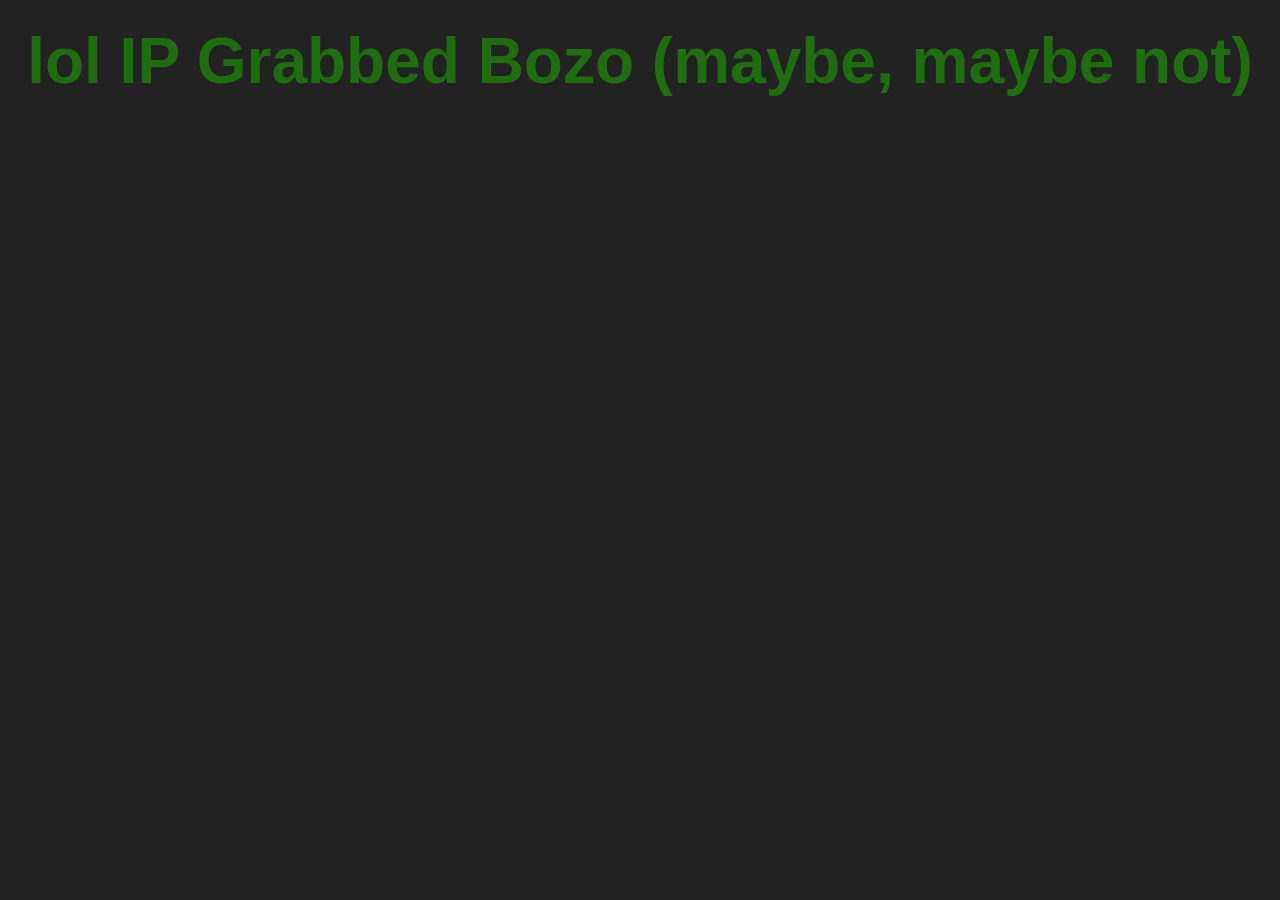
==== grabbed.html @ fdd9c14e "Add button to new Page" ====
<!DOCTYPE html>
<html lang="en">
<head>
    <meta charset="UTF-8">
    <meta name="viewport" content="width=device-width, initial-scale=1.0">
    <title>Not a Youtube Tutorial</title>
    <link rel="stylesheet" href="style.css">
</head>
<body>
    <h1>
        lol IP Grabbed Bozo (maybe, maybe not)
    </h1>
</body>
</html>
---- style.css ----
body {
  background-color: #222;
  color: white;
  font-family: sans-serif;
  font-size: 2rem;
  height: 100vh;
  margin: 0;
  padding: 0;
  display: flex;
  flex-direction: column;
  gap: 0.75rem;
  align-items: center;
}

h1 {
  color: #1e6e10;
  animation: grow 5s infinite;
  margin: 1.5rem
}

@keyframes grow {
  0% {
    transform: scale(0.75);
    color: #1e6e10;
  }

  50% {
    transform: scale(3);
    color: yellow;
  }

  100% {
    transform: scale(0.75);
    color: #1e6e10;
  }
}



a {
  color: white;
  transition: all 0.25s ease;
}

a:hover {
  color: purple;
}

.schief {
  transform: rotate(5);
}

section {
  margin-top: 4rem;
  padding: 2rem;
  border: 4px solid red;
  background-color: yellow;

  transform: rotate(25deg);
}

section p {
  font-size: 2.5rem;
  color: red;
}


button {
  margin-top: 3rem;
  transform: scale(3.5);
  border: 1px solid #444;
}
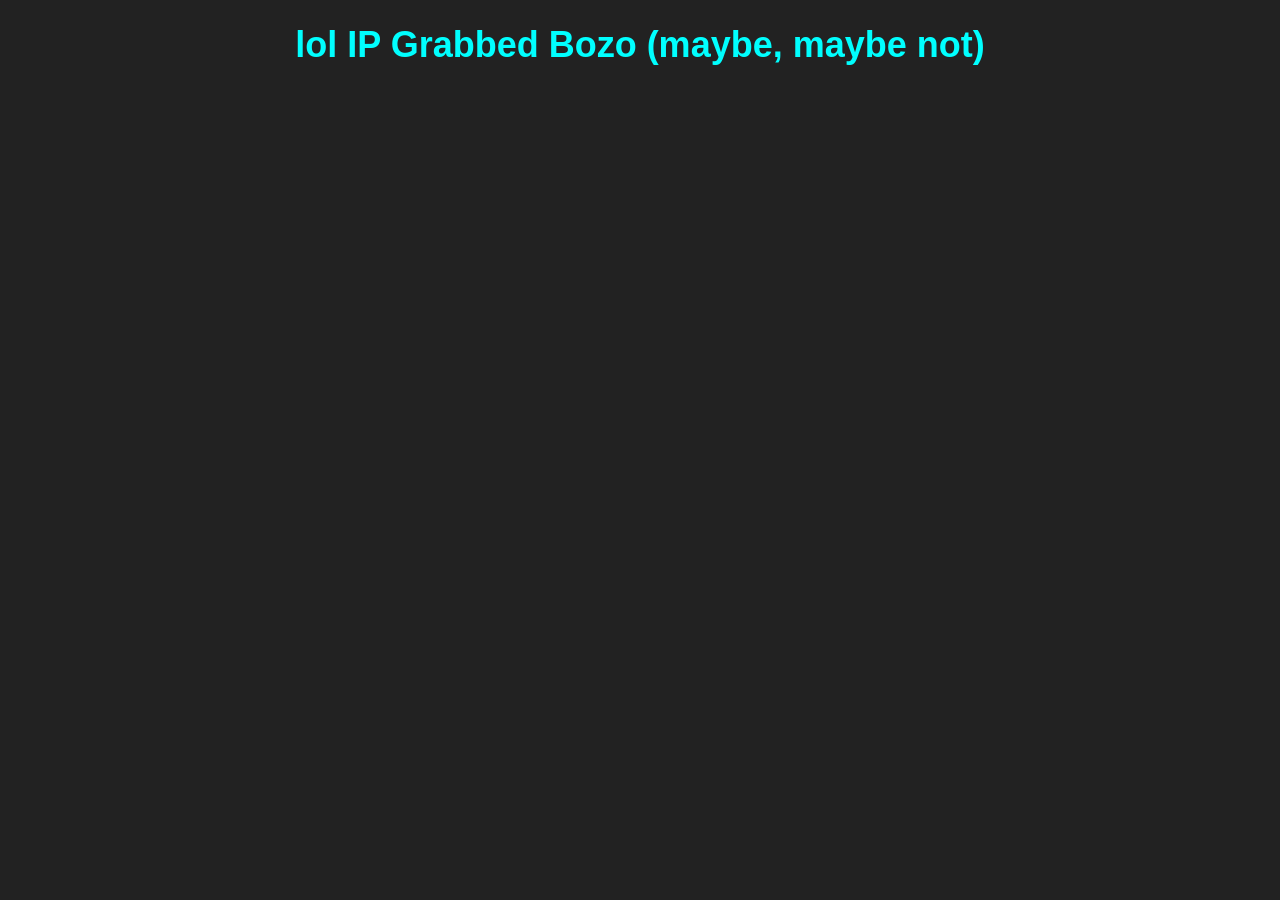
==== commit e560a565: "fix h2 Co-authored-by: Syleit <266026012+Syleit@users.noreply.github.com>" ====
--- a/grabbed.html
+++ b/grabbed.html
@@ -7,8 +7,8 @@
     <link rel="stylesheet" href="style.css">
 </head>
 <body>
-    <h1>
+    <h2>
         lol IP Grabbed Bozo (maybe, maybe not)
-    </h1>
+    </h2>
 </body>
 </html>
--- a/style.css
+++ b/style.css
@@ -35,6 +35,16 @@
   }
 }
 
+@keyframes rotator {
+ 0%, 100% {
+  transform: rotate(0);
+ }
+
+ 50% {
+  transform: rotate(180);
+ }
+
+}
 
 
 a {
@@ -66,7 +76,20 @@
 
 
 button {
-  margin-top: 3rem;
-  transform: scale(3.5);
+  margin-top: 7.5rem;
+  font-size: 3rem;
+  padding: 0.75rem;
   border: 1px solid #444;
+  border-radius: 3em;
+}
+
+button a {
+  color: black;
+}
+
+h2 {
+  color: aqua;
+  margin: 1.5rem;
+  font-size: 2.25rem;
+  animation: rotator 10s infinite;
 }
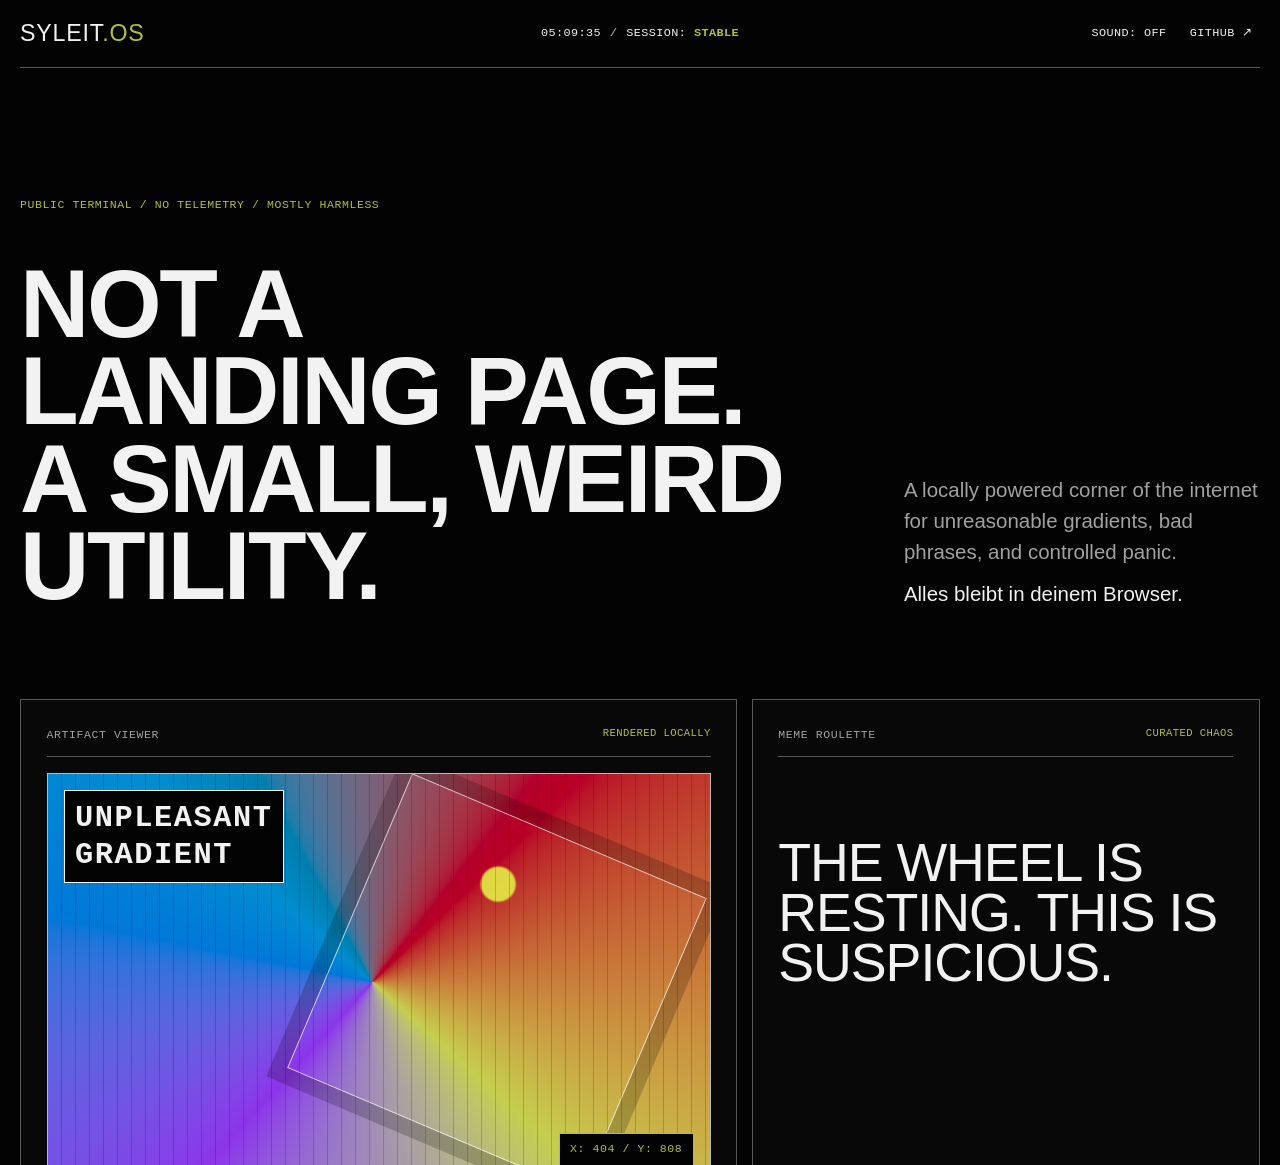
==== commit 2dc1bf16: "Rebuild site as SYLEIT.OS meme dashboard" ====
--- a/grabbed.html
+++ b/grabbed.html
@@ -1,14 +1,22 @@
-<!DOCTYPE html>
+<!doctype html>
 <html lang="en">
-<head>
-    <meta charset="UTF-8">
-    <meta name="viewport" content="width=device-width, initial-scale=1.0">
-    <title>Not a Youtube Tutorial</title>
-    <link rel="stylesheet" href="style.css">
-</head>
-<body>
-    <h2>
-        lol IP Grabbed Bozo (maybe, maybe not)
-    </h2>
-</body>
-</html>+  <head>
+    <meta charset="utf-8" />
+    <meta name="viewport" content="width=device-width, initial-scale=1" />
+    <meta http-equiv="refresh" content="0; url=./" />
+    <meta name="theme-color" content="#171717" />
+    <title>SYLEIT.OS — Legacy route</title>
+    <link rel="stylesheet" href="style.css" />
+  </head>
+  <body>
+    <main class="site-shell" id="top">
+      <section class="intro" aria-labelledby="legacy-title">
+        <p class="protocol-line">LEGACY ROUTE / SAFE REDIRECT</p>
+        <h1 id="legacy-title">WRONG DOOR.<br />RIGHT SITE.</h1>
+        <p class="intro-copy">
+          This old bookmark now points to the harmless stuff. If your browser does not redirect, <a href="./">return to SYLEIT.OS</a>.
+        </p>
+      </section>
+    </main>
+  </body>
+</html>
--- a/style.css
+++ b/style.css
@@ -1,95 +1,837 @@
+:root {
+  color-scheme: dark;
+  --bg: oklch(0.095 0 0);
+  --surface: oklch(0.14 0 0);
+  --surface-raised: oklch(0.2 0 0);
+  --ink: oklch(0.96 0 0);
+  --muted: oklch(0.71 0 0);
+  --line: oklch(0.46 0 0);
+  --line-strong: oklch(0.79 0 0);
+  --signal: oklch(0.77 0.15 113);
+  --danger: oklch(0.65 0.22 25);
+  --danger-ink: oklch(0.99 0 0);
+  --focus: oklch(0.84 0.15 113);
+  --display: Impact, Haettenschweiler, "Arial Narrow Bold", sans-serif;
+  --body: "Arial Narrow", "Roboto Condensed", Arial, sans-serif;
+  --mono: "Cascadia Mono", "Liberation Mono", Consolas, monospace;
+  --ease-out: cubic-bezier(0.16, 1, 0.3, 1);
+}
+
+* {
+  box-sizing: border-box;
+}
+
+html {
+  background: var(--bg);
+  scroll-behavior: smooth;
+}
+
 body {
-  background-color: #222;
-  color: white;
-  font-family: sans-serif;
-  font-size: 2rem;
-  height: 100vh;
+  min-width: 20rem;
+  min-height: 100vh;
   margin: 0;
-  padding: 0;
+  overflow-x: hidden;
+  background: var(--bg);
+  color: var(--ink);
+  font-family: var(--body);
+  font-size: 1rem;
+  line-height: 1.5;
+}
+
+body::before,
+body::after {
+  position: fixed;
+  z-index: -1;
+  inset: 0;
+  content: "";
+  pointer-events: none;
+}
+
+body::before {
+  opacity: 0.18;
+  background-image: repeating-linear-gradient(0deg, transparent 0 3px, oklch(1 0 0 / 0.05) 3px 4px);
+}
+
+body::after {
+  opacity: 0.28;
+  background-image:
+    linear-gradient(oklch(1 0 0 / 0.035) 1px, transparent 1px),
+    linear-gradient(90deg, oklch(1 0 0 / 0.035) 1px, transparent 1px);
+  background-size: 2rem 2rem;
+  mask-image: linear-gradient(to bottom, oklch(0 0 0 / 0.8), transparent 78%);
+}
+
+button,
+input {
+  font: inherit;
+}
+
+button,
+a {
+  -webkit-tap-highlight-color: transparent;
+}
+
+button {
+  cursor: pointer;
+}
+
+a {
+  color: inherit;
+  text-decoration-thickness: 0.08em;
+  text-underline-offset: 0.2em;
+}
+
+a:hover {
+  color: var(--signal);
+}
+
+:focus-visible {
+  outline: 3px solid var(--focus);
+  outline-offset: 3px;
+}
+
+.skip-link {
+  position: fixed;
+  z-index: 20;
+  top: 0.75rem;
+  left: 0.75rem;
+  padding: 0.6rem 0.85rem;
+  transform: translateY(-200%);
+  background: var(--ink);
+  color: var(--bg);
+  font-family: var(--mono);
+  font-size: 0.82rem;
+  transition: transform 160ms var(--ease-out);
+}
+
+.skip-link:focus {
+  transform: translateY(0);
+}
+
+.site-shell {
+  width: min(100%, 96rem);
+  margin: 0 auto;
+  padding: 0 1.25rem;
+  transition: filter 180ms linear, transform 180ms var(--ease-out);
+}
+
+.system-bar {
+  display: grid;
+  grid-template-columns: minmax(10rem, 1fr) auto minmax(10rem, 1fr);
+  gap: 1rem;
+  align-items: center;
+  min-height: 4.25rem;
+  border-bottom: 1px solid var(--line);
+  font-family: var(--mono);
+  font-size: 0.74rem;
+  letter-spacing: 0.035em;
+}
+
+.brand {
+  width: fit-content;
+  color: var(--ink);
+  font-family: var(--display);
+  font-size: 1.45rem;
+  letter-spacing: 0.035em;
+  line-height: 1;
+  text-decoration: none;
+}
+
+.brand span,
+.status-mark,
+.system-readout strong {
+  color: var(--signal);
+}
+
+.system-readout,
+.system-actions {
   display: flex;
-  flex-direction: column;
+  align-items: center;
+  gap: 0.55rem;
+  white-space: nowrap;
+}
+
+.system-actions {
+  justify-content: flex-end;
+}
+
+.readout-divider {
+  color: var(--line-strong);
+}
+
+.text-button {
+  display: inline-flex;
+  align-items: center;
+  min-height: 2.1rem;
+  padding: 0.25rem 0.45rem;
+  border: 0;
+  background: transparent;
+  color: var(--ink);
+  font-family: inherit;
+  font-size: inherit;
+  letter-spacing: inherit;
+  text-decoration: none;
+}
+
+.text-button:hover,
+.text-button[aria-pressed="true"] {
+  background: var(--signal);
+  color: var(--bg);
+}
+
+.intro {
+  display: grid;
+  grid-template-columns: minmax(0, 1.7fr) minmax(15rem, 0.75fr);
+  gap: clamp(1.25rem, 6vw, 7rem);
+  align-items: end;
+  padding: clamp(3.5rem, 9vw, 8rem) 0 clamp(3rem, 7vw, 6.5rem);
+}
+
+.protocol-line,
+.panel-heading p,
+.footer-line,
+.dialog-heading p,
+.dialog-help,
+.feedback,
+.panel-note,
+.roulette-controls,
+.artifact-coordinate,
+.artifact-stamp,
+.command-field span,
+.activity-log,
+.telemetry-list dt {
+  font-family: var(--mono);
+  font-size: 0.72rem;
+  letter-spacing: 0.05em;
+}
+
+.protocol-line {
+  grid-column: 1 / -1;
+  margin: 0 0 -1.85rem;
+  color: var(--signal);
+}
+
+h1,
+h2,
+p {
+  margin-top: 0;
+}
+
+h1,
+h2 {
+  text-wrap: balance;
+}
+
+h1 {
+  max-width: 15ch;
+  margin-bottom: 0;
+  font-family: var(--display);
+  font-size: clamp(3.1rem, 8.6vw, 6rem);
+  font-weight: 900;
+  letter-spacing: -0.025em;
+  line-height: 0.91;
+}
+
+.intro-copy {
+  max-width: 34ch;
+  margin: 0;
+  color: var(--muted);
+  font-size: clamp(1.08rem, 1.6vw, 1.32rem);
+  line-height: 1.52;
+  text-wrap: pretty;
+}
+
+.intro-copy span {
+  display: block;
+  margin-top: 0.7rem;
+  color: var(--ink);
+}
+
+.dashboard {
+  display: grid;
+  grid-template-columns: repeat(12, minmax(0, 1fr));
+  gap: 0.9rem;
+  padding-bottom: clamp(3rem, 7vw, 6rem);
+}
+
+.panel {
+  min-width: 0;
+  padding: clamp(1rem, 2.2vw, 1.6rem);
+  border: 1px solid var(--line);
+  background: oklch(0.14 0 0 / 0.94);
+}
+
+.panel-heading,
+.panel-footer,
+.roulette-controls,
+.bogos-controls {
+  display: flex;
+  flex-wrap: wrap;
   gap: 0.75rem;
   align-items: center;
-}
-
-h1 {
-  color: #1e6e10;
-  animation: grow 5s infinite;
-  margin: 1.5rem
-}
-
-@keyframes grow {
-  0% {
-    transform: scale(0.75);
-    color: #1e6e10;
-  }
-
-  50% {
-    transform: scale(3);
-    color: yellow;
-  }
-
-  100% {
-    transform: scale(0.75);
-    color: #1e6e10;
-  }
-}
-
-@keyframes rotator {
- 0%, 100% {
-  transform: rotate(0);
- }
-
- 50% {
-  transform: rotate(180);
- }
-
-}
-
-
-a {
-  color: white;
-  transition: all 0.25s ease;
-}
-
-a:hover {
-  color: purple;
-}
-
-.schief {
-  transform: rotate(5);
-}
-
-section {
-  margin-top: 4rem;
-  padding: 2rem;
-  border: 4px solid red;
-  background-color: yellow;
-
-  transform: rotate(25deg);
-}
-
-section p {
-  font-size: 2.5rem;
-  color: red;
-}
-
-
-button {
-  margin-top: 7.5rem;
-  font-size: 3rem;
-  padding: 0.75rem;
-  border: 1px solid #444;
-  border-radius: 3em;
-}
-
-button a {
-  color: black;
-}
-
-h2 {
-  color: aqua;
-  margin: 1.5rem;
-  font-size: 2.25rem;
-  animation: rotator 10s infinite;
-}+  justify-content: space-between;
+}
+
+.panel-heading {
+  padding-bottom: 0.85rem;
+  border-bottom: 1px solid var(--line);
+}
+
+.panel-heading p {
+  margin: 0;
+  color: var(--muted);
+}
+
+.status-mark {
+  font-family: var(--mono);
+  font-size: 0.66rem;
+  letter-spacing: 0.04em;
+  text-align: right;
+}
+
+.artifact-panel {
+  grid-column: span 7;
+}
+
+.artifact-image {
+  position: relative;
+  display: flex;
+  min-height: clamp(16rem, 32vw, 28rem);
+  margin: 1rem 0;
+  overflow: hidden;
+  border: 1px solid var(--line-strong);
+  background:
+    radial-gradient(circle at 68% 27%, oklch(0.88 0.17 109 / 0.96) 0 3%, transparent 3.5%),
+    conic-gradient(from 42deg at 49% 51%, oklch(0.48 0.21 20), oklch(0.82 0.15 113), oklch(0.55 0.25 300), oklch(0.58 0.2 224), oklch(0.48 0.21 20));
+  isolation: isolate;
+}
+
+.artifact-image::before,
+.artifact-image::after {
+  position: absolute;
+  content: "";
+  pointer-events: none;
+}
+
+.artifact-image::before {
+  inset: 12% 8% auto auto;
+  width: 48%;
+  aspect-ratio: 1;
+  border: 1px solid oklch(0.98 0 0 / 0.7);
+  transform: rotate(23deg);
+  box-shadow: 0 0 0 1rem oklch(0.1 0 0 / 0.2);
+}
+
+.artifact-image::after {
+  inset: 0;
+  background-image: repeating-linear-gradient(90deg, transparent 0 13px, oklch(0 0 0 / 0.18) 13px 14px);
+  mix-blend-mode: multiply;
+}
+
+.artifact-stamp,
+.artifact-coordinate {
+  z-index: 1;
+  position: absolute;
+  padding: 0.55rem 0.65rem;
+  border: 1px solid currentColor;
+  background: var(--bg);
+  color: var(--ink);
+  line-height: 1.2;
+}
+
+.artifact-stamp {
+  top: 1rem;
+  left: 1rem;
+  font-size: clamp(1rem, 2.7vw, 1.9rem);
+  font-weight: 700;
+}
+
+.artifact-coordinate {
+  right: 1rem;
+  bottom: 1rem;
+  color: var(--signal);
+}
+
+.panel-footer {
+  align-items: end;
+}
+
+.panel-footer p {
+  max-width: 28ch;
+  margin: 0;
+  color: var(--muted);
+  font-family: var(--mono);
+  font-size: 0.75rem;
+}
+
+.roulette-panel {
+  display: flex;
+  grid-column: span 5;
+  flex-direction: column;
+  justify-content: space-between;
+  min-height: 100%;
+}
+
+.roulette-result,
+.bogos-phrase {
+  font-family: var(--display);
+  font-size: clamp(2.2rem, 4.2vw, 4.2rem);
+  letter-spacing: -0.02em;
+  line-height: 0.93;
+  overflow-wrap: anywhere;
+}
+
+.roulette-result {
+  margin: clamp(1.5rem, 7vw, 5rem) 0;
+}
+
+.roulette-controls {
+  margin-top: auto;
+  color: var(--muted);
+}
+
+.bogos-panel {
+  grid-column: span 4;
+}
+
+.bogos-phrase {
+  display: block;
+  min-height: 4.1em;
+  padding: 1.6rem 0;
+  color: var(--signal);
+}
+
+.bogos-controls {
+  justify-content: flex-start;
+}
+
+.feedback {
+  min-height: 1.2em;
+  margin: 1rem 0 0;
+  color: var(--muted);
+}
+
+.telemetry-panel {
+  grid-column: span 3;
+}
+
+.telemetry-list {
+  display: grid;
+  gap: 1rem;
+  margin: 1.6rem 0;
+}
+
+.telemetry-list div {
+  display: flex;
+  align-items: baseline;
+  justify-content: space-between;
+  gap: 1rem;
+}
+
+.telemetry-list dt {
+  color: var(--muted);
+}
+
+.telemetry-list dd {
+  margin: 0;
+  color: var(--signal);
+  font-family: var(--display);
+  font-size: clamp(2rem, 4vw, 3rem);
+  line-height: 0.9;
+}
+
+.panel-note {
+  margin: 0;
+  color: var(--muted);
+  line-height: 1.45;
+}
+
+.console-panel {
+  grid-column: span 5;
+}
+
+.console-copy {
+  max-width: 39ch;
+  margin: 2rem 0;
+  color: var(--muted);
+  text-wrap: pretty;
+}
+
+kbd {
+  display: inline-block;
+  min-width: 1.6em;
+  padding: 0.05em 0.25em;
+  border: 1px solid var(--line-strong);
+  color: var(--ink);
+  font-family: var(--mono);
+  font-size: 0.78em;
+  text-align: center;
+}
+
+.activity-panel {
+  grid-column: 1 / -1;
+}
+
+.activity-log {
+  display: grid;
+  gap: 0.48rem;
+  min-height: 8.4rem;
+  margin: 1rem 0 0;
+  padding: 0;
+  color: var(--muted);
+  list-style: none;
+}
+
+.activity-log li::before {
+  margin-right: 0.6rem;
+  color: var(--signal);
+  content: "[OK]";
+}
+
+.button {
+  min-height: 2.65rem;
+  padding: 0.55rem 0.85rem;
+  border: 1px solid var(--line-strong);
+  border-radius: 0;
+  background: transparent;
+  color: var(--ink);
+  font-family: var(--mono);
+  font-size: 0.73rem;
+  font-weight: 700;
+  letter-spacing: 0.035em;
+  transition: transform 150ms var(--ease-out), background-color 150ms linear, color 150ms linear;
+}
+
+.button:hover {
+  transform: translate(-2px, -2px);
+  background: var(--ink);
+  color: var(--bg);
+}
+
+.button:active {
+  transform: translate(0);
+}
+
+.button-primary {
+  border-color: var(--signal);
+  background: var(--signal);
+  color: var(--bg);
+}
+
+.button-primary:hover {
+  background: var(--ink);
+  color: var(--bg);
+}
+
+.button-danger {
+  border-color: var(--danger);
+  color: var(--danger);
+}
+
+.button-danger:hover {
+  background: var(--danger);
+  color: var(--danger-ink);
+}
+
+.footer-line {
+  display: flex;
+  flex-wrap: wrap;
+  gap: 0.8rem 2rem;
+  justify-content: space-between;
+  padding: 1.1rem 0 1.4rem;
+  border-top: 1px solid var(--line);
+  color: var(--muted);
+}
+
+.footer-line a {
+  color: var(--ink);
+}
+
+dialog {
+  width: min(100% - 2rem, 45rem);
+  margin: auto;
+  padding: 0;
+  border: 1px solid var(--line-strong);
+  background: var(--bg);
+  color: var(--ink);
+}
+
+dialog::backdrop {
+  background: oklch(0 0 0 / 0.78);
+}
+
+.dialog-frame {
+  padding: clamp(1.2rem, 4vw, 2.4rem);
+}
+
+.dialog-heading {
+  display: flex;
+  gap: 1rem;
+  align-items: start;
+  justify-content: space-between;
+  padding-bottom: 1rem;
+  border-bottom: 1px solid var(--line);
+}
+
+.dialog-heading p {
+  margin-bottom: 0.55rem;
+  color: var(--signal);
+  font-family: var(--mono);
+  font-size: 0.72rem;
+  letter-spacing: 0.05em;
+}
+
+.dialog-heading h2 {
+  margin: 0;
+  font-family: var(--display);
+  font-size: clamp(2rem, 5vw, 3.8rem);
+  letter-spacing: -0.02em;
+  line-height: 0.9;
+}
+
+.icon-button {
+  display: grid;
+  width: 2.4rem;
+  aspect-ratio: 1;
+  place-items: center;
+  border: 1px solid var(--line-strong);
+  background: transparent;
+  color: var(--ink);
+  font-size: 1.7rem;
+  line-height: 1;
+}
+
+.icon-button:hover {
+  background: var(--ink);
+  color: var(--bg);
+}
+
+.dialog-help {
+  margin: 1.25rem 0;
+  color: var(--muted);
+  line-height: 1.65;
+}
+
+code {
+  color: var(--signal);
+  font-family: var(--mono);
+}
+
+#command-form label {
+  display: block;
+  margin-bottom: 0.45rem;
+  color: var(--muted);
+  font-family: var(--mono);
+  font-size: 0.72rem;
+  letter-spacing: 0.06em;
+}
+
+.command-field {
+  display: grid;
+  grid-template-columns: auto minmax(0, 1fr) auto;
+  align-items: stretch;
+  border: 1px solid var(--line-strong);
+}
+
+.command-field span {
+  display: grid;
+  place-items: center;
+  padding: 0 0.9rem;
+  background: var(--surface-raised);
+  color: var(--signal);
+}
+
+.command-field input {
+  min-width: 0;
+  border: 0;
+  background: var(--bg);
+  color: var(--ink);
+  font-family: var(--mono);
+  font-size: 1rem;
+}
+
+.command-field input:focus {
+  outline: 0;
+  background: var(--surface);
+}
+
+.command-field .button {
+  min-height: 0;
+  border-width: 0 0 0 1px;
+}
+
+.console-output {
+  display: block;
+  min-height: 1.5em;
+  margin-top: 1rem;
+  color: var(--signal);
+  font-family: var(--mono);
+  font-size: 0.8rem;
+  overflow-wrap: anywhere;
+}
+
+.noscript-notice {
+  position: fixed;
+  z-index: 10;
+  right: 1rem;
+  bottom: 1rem;
+  max-width: 34rem;
+  margin: 0;
+  padding: 1rem;
+  border: 1px solid var(--line-strong);
+  background: var(--bg);
+  color: var(--ink);
+  font-family: var(--mono);
+  font-size: 0.8rem;
+}
+
+.sr-only {
+  position: absolute;
+  width: 1px;
+  height: 1px;
+  padding: 0;
+  margin: -1px;
+  overflow: hidden;
+  clip: rect(0, 0, 0, 0);
+  white-space: nowrap;
+  border: 0;
+}
+
+body.panic-mode .site-shell {
+  filter: invert(1);
+  transform: skewX(-1deg);
+}
+
+body.panic-mode .artifact-image {
+  transform: scale(1.01) rotate(0.3deg);
+}
+
+body.binted .brand,
+body.binted .status-mark,
+body.binted .system-readout strong,
+body.binted .protocol-line {
+  color: var(--danger);
+}
+
+body.binted .artifact-stamp {
+  background: var(--danger);
+  border-color: var(--danger);
+  color: var(--danger-ink);
+}
+
+@media (max-width: 56rem) {
+  .system-bar {
+    grid-template-columns: 1fr auto;
+  }
+
+  .system-readout {
+    grid-column: 1 / -1;
+    grid-row: 2;
+    justify-content: space-between;
+    min-width: 0;
+    padding-bottom: 0.75rem;
+  }
+
+  .intro {
+    grid-template-columns: 1fr;
+    gap: 1.5rem;
+  }
+
+  .protocol-line {
+    margin-bottom: -0.8rem;
+  }
+
+  .artifact-panel,
+  .activity-panel {
+    grid-column: 1 / -1;
+  }
+
+  .roulette-panel,
+  .bogos-panel,
+  .telemetry-panel,
+  .console-panel {
+    grid-column: span 6;
+  }
+}
+
+@media (max-width: 40rem) {
+  .site-shell {
+    padding: 0 0.8rem;
+  }
+
+  .system-bar {
+    grid-template-columns: 1fr;
+    gap: 0.5rem;
+    padding: 0.8rem 0;
+  }
+
+  .system-actions,
+  .system-readout {
+    grid-column: auto;
+    grid-row: auto;
+    justify-content: flex-start;
+    flex-wrap: wrap;
+  }
+
+  .intro {
+    padding-top: 3.5rem;
+  }
+
+  h1 {
+    font-size: clamp(2.8rem, 15vw, 4.7rem);
+  }
+
+  .dashboard {
+    grid-template-columns: 1fr;
+    gap: 0.75rem;
+  }
+
+  .artifact-panel,
+  .roulette-panel,
+  .bogos-panel,
+  .telemetry-panel,
+  .console-panel,
+  .activity-panel {
+    grid-column: auto;
+  }
+
+  .artifact-image {
+    min-height: 18rem;
+  }
+
+  .panel-footer,
+  .roulette-controls {
+    align-items: stretch;
+  }
+
+  .panel-footer .button,
+  .roulette-controls .button {
+    width: 100%;
+  }
+
+  .command-field {
+    grid-template-columns: auto minmax(0, 1fr);
+  }
+
+  .command-field .button {
+    grid-column: 1 / -1;
+    min-height: 2.65rem;
+    border-width: 1px 0 0;
+  }
+}
+
+@media (prefers-reduced-motion: reduce) {
+  *,
+  *::before,
+  *::after {
+    scroll-behavior: auto !important;
+    transition-duration: 0.01ms !important;
+    animation-duration: 0.01ms !important;
+    animation-iteration-count: 1 !important;
+  }
+
+  body.panic-mode .site-shell,
+  body.panic-mode .artifact-image {
+    transform: none;
+  }
+}
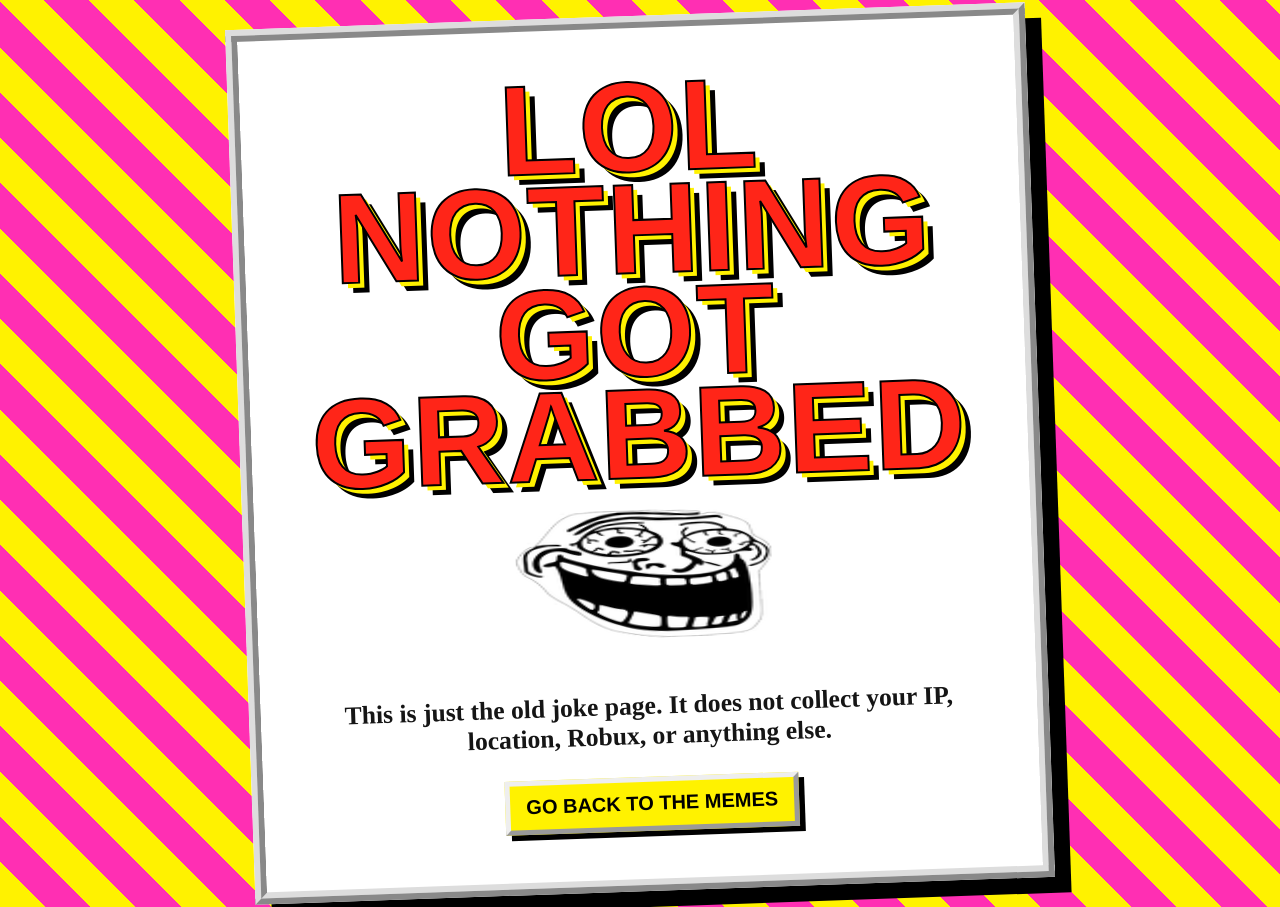
==== commit 1b2efb51: "Replace meme dashboard with chaotic personal page" ====
--- a/grabbed.html
+++ b/grabbed.html
@@ -3,20 +3,17 @@
   <head>
     <meta charset="utf-8" />
     <meta name="viewport" content="width=device-width, initial-scale=1" />
-    <meta http-equiv="refresh" content="0; url=./" />
-    <meta name="theme-color" content="#171717" />
-    <title>SYLEIT.OS — Legacy route</title>
+    <meta name="theme-color" content="#fff200" />
+    <title>Nothing Got Grabbed</title>
+    <link rel="icon" href="assets/trollcrazy.png" />
     <link rel="stylesheet" href="style.css" />
   </head>
-  <body>
-    <main class="site-shell" id="top">
-      <section class="intro" aria-labelledby="legacy-title">
-        <p class="protocol-line">LEGACY ROUTE / SAFE REDIRECT</p>
-        <h1 id="legacy-title">WRONG DOOR.<br />RIGHT SITE.</h1>
-        <p class="intro-copy">
-          This old bookmark now points to the harmless stuff. If your browser does not redirect, <a href="./">return to SYLEIT.OS</a>.
-        </p>
-      </section>
+  <body class="prank-page">
+    <main class="prank-box">
+      <h1>LOL<br />NOTHING<br />GOT GRABBED</h1>
+      <img src="assets/trollcrazy.png" width="128" height="128" alt="A distorted trollface" />
+      <p>This is just the old joke page. It does not collect your IP, location, Robux, or anything else.</p>
+      <a class="button random-button" href="./">GO BACK TO THE MEMES</a>
     </main>
   </body>
 </html>
--- a/style.css
+++ b/style.css
@@ -1,20 +1,15 @@
 :root {
-  color-scheme: dark;
-  --bg: oklch(0.095 0 0);
-  --surface: oklch(0.14 0 0);
-  --surface-raised: oklch(0.2 0 0);
-  --ink: oklch(0.96 0 0);
-  --muted: oklch(0.71 0 0);
-  --line: oklch(0.46 0 0);
-  --line-strong: oklch(0.79 0 0);
-  --signal: oklch(0.77 0.15 113);
-  --danger: oklch(0.65 0.22 25);
-  --danger-ink: oklch(0.99 0 0);
-  --focus: oklch(0.84 0.15 113);
-  --display: Impact, Haettenschweiler, "Arial Narrow Bold", sans-serif;
-  --body: "Arial Narrow", "Roboto Condensed", Arial, sans-serif;
-  --mono: "Cascadia Mono", "Liberation Mono", Consolas, monospace;
-  --ease-out: cubic-bezier(0.16, 1, 0.3, 1);
+  --page-bg: #00b8a9;
+  --page-bg-2: #0077ff;
+  --ink: #151515;
+  --paper: #fffdf2;
+  --hot: #ff2fb3;
+  --yellow: #fff200;
+  --acid: #7dff00;
+  --blue: #253dff;
+  --red: #ff2518;
+  --stage-tilt: -1deg;
+  --rat-scale: 1;
 }
 
 * {
@@ -22,7 +17,6 @@
 }
 
 html {
-  background: var(--bg);
   scroll-behavior: smooth;
 }
 
@@ -30,35 +24,13 @@
   min-width: 20rem;
   min-height: 100vh;
   margin: 0;
-  overflow-x: hidden;
-  background: var(--bg);
+  overflow-x: clip;
+  background-color: var(--page-bg);
+  background-image: repeating-conic-gradient(var(--page-bg-2) 0 25%, transparent 0 50%);
+  background-size: 5rem 5rem;
   color: var(--ink);
-  font-family: var(--body);
-  font-size: 1rem;
-  line-height: 1.5;
-}
-
-body::before,
-body::after {
-  position: fixed;
-  z-index: -1;
-  inset: 0;
-  content: "";
-  pointer-events: none;
-}
-
-body::before {
-  opacity: 0.18;
-  background-image: repeating-linear-gradient(0deg, transparent 0 3px, oklch(1 0 0 / 0.05) 3px 4px);
-}
-
-body::after {
-  opacity: 0.28;
-  background-image:
-    linear-gradient(oklch(1 0 0 / 0.035) 1px, transparent 1px),
-    linear-gradient(90deg, oklch(1 0 0 / 0.035) 1px, transparent 1px);
-  background-size: 2rem 2rem;
-  mask-image: linear-gradient(to bottom, oklch(0 0 0 / 0.8), transparent 78%);
+  font-family: Arial, Helvetica, sans-serif;
+  transition: background-color 250ms linear, background-size 250ms linear;
 }
 
 button,
@@ -76,747 +48,822 @@
 }
 
 a {
-  color: inherit;
-  text-decoration-thickness: 0.08em;
-  text-underline-offset: 0.2em;
-}
-
-a:hover {
-  color: var(--signal);
+  color: #0000ee;
+}
+
+a:visited {
+  color: #551a8b;
 }
 
 :focus-visible {
-  outline: 3px solid var(--focus);
-  outline-offset: 3px;
+  outline: 5px dashed #000;
+  outline-offset: 4px;
 }
 
 .skip-link {
   position: fixed;
-  z-index: 20;
-  top: 0.75rem;
-  left: 0.75rem;
-  padding: 0.6rem 0.85rem;
+  z-index: 50;
+  top: 0.5rem;
+  left: 0.5rem;
+  padding: 0.6rem;
   transform: translateY(-200%);
-  background: var(--ink);
-  color: var(--bg);
-  font-family: var(--mono);
-  font-size: 0.82rem;
-  transition: transform 160ms var(--ease-out);
+  border: 3px solid #000;
+  background: #fff;
+  color: #000;
+  font-weight: 900;
 }
 
 .skip-link:focus {
   transform: translateY(0);
 }
 
-.site-shell {
-  width: min(100%, 96rem);
-  margin: 0 auto;
-  padding: 0 1.25rem;
-  transition: filter 180ms linear, transform 180ms var(--ease-out);
-}
-
-.system-bar {
+.ticker {
+  position: relative;
+  z-index: 10;
+  width: 100%;
+  overflow: hidden;
+  border-block: 5px solid #000;
+  background: var(--yellow);
+  white-space: nowrap;
+}
+
+.ticker-track {
+  width: max-content;
+  padding: 0.55rem 0;
+  font-family: "Comic Sans MS", "Comic Sans", cursive;
+  font-size: clamp(1rem, 2vw, 1.45rem);
+  font-weight: 900;
+  animation: ticker 18s linear infinite;
+}
+
+.page {
+  width: min(calc(100% - 1rem), 78rem);
+  margin: 0.5rem auto 2rem;
+  border: 8px ridge #d8d8d8;
+  background: rgba(255, 255, 255, 0.92);
+  box-shadow: 1rem 1rem 0 rgba(0, 0, 0, 0.55);
+  transition: filter 220ms linear, transform 220ms ease-out;
+}
+
+.bad-nav {
+  display: flex;
+  flex-wrap: wrap;
+  gap: 0.4rem;
+  justify-content: space-between;
+  padding: 0.55rem;
+  border-bottom: 6px double #000;
+  background: #c8c8c8;
+  font-family: "Times New Roman", serif;
+  font-size: 1.05rem;
+  font-weight: 700;
+}
+
+.bad-nav a {
+  padding: 0.25rem 0.45rem;
+  border: 2px outset #eee;
+  background: #efefef;
+}
+
+.hero {
+  position: relative;
+  padding: clamp(1rem, 3vw, 2.5rem);
+  background:
+    radial-gradient(circle, rgba(255, 255, 0, 0.55) 0 10%, transparent 11%) 0 0 / 3rem 3rem,
+    var(--hot);
+  border-bottom: 9px dotted #000;
+}
+
+.best-viewed {
+  width: fit-content;
+  margin: 0 0 -0.3rem auto;
+  padding: 0.25rem 0.6rem;
+  transform: rotate(2deg);
+  border: 2px solid #000;
+  background: #fff;
+  font-family: "Comic Sans MS", "Comic Sans", cursive;
+  font-weight: 700;
+}
+
+.hero-title {
+  position: relative;
+  z-index: 2;
   display: grid;
-  grid-template-columns: minmax(10rem, 1fr) auto minmax(10rem, 1fr);
-  gap: 1rem;
+  width: fit-content;
+  max-width: 100%;
+  margin: 0 0 1.4rem;
+  transform: rotate(-2deg);
+  color: #fff;
+  font-family: Impact, Haettenschweiler, "Arial Narrow Bold", sans-serif;
+  font-size: clamp(4rem, 11vw, 9.5rem);
+  font-weight: 900;
+  letter-spacing: 0.01em;
+  line-height: 0.72;
+  text-shadow: 5px 5px 0 #000, 9px 9px 0 var(--yellow), 14px 14px 0 var(--blue);
+  -webkit-text-stroke: 2px #000;
+}
+
+.hero-title span {
+  display: block;
+}
+
+.hero-title .syleit {
+  margin-left: 0.35em;
+  color: var(--acid);
+  font-size: 0.6em;
+}
+
+.hero-title .normal {
+  animation: nervous 2.8s ease-in-out infinite;
+}
+
+.hero-title .website {
+  margin-left: 0.75em;
+  color: var(--yellow);
+}
+
+.hero-grid {
+  display: grid;
+  grid-template-columns: minmax(0, 1.65fr) minmax(14rem, 0.7fr);
+  gap: clamp(0.8rem, 2vw, 1.5rem);
   align-items: center;
-  min-height: 4.25rem;
-  border-bottom: 1px solid var(--line);
-  font-family: var(--mono);
-  font-size: 0.74rem;
-  letter-spacing: 0.035em;
-}
-
-.brand {
-  width: fit-content;
-  color: var(--ink);
-  font-family: var(--display);
-  font-size: 1.45rem;
-  letter-spacing: 0.035em;
-  line-height: 1;
-  text-decoration: none;
-}
-
-.brand span,
-.status-mark,
-.system-readout strong {
-  color: var(--signal);
-}
-
-.system-readout,
-.system-actions {
-  display: flex;
-  align-items: center;
-  gap: 0.55rem;
-  white-space: nowrap;
-}
-
-.system-actions {
-  justify-content: flex-end;
-}
-
-.readout-divider {
-  color: var(--line-strong);
-}
-
-.text-button {
-  display: inline-flex;
-  align-items: center;
-  min-height: 2.1rem;
-  padding: 0.25rem 0.45rem;
-  border: 0;
-  background: transparent;
-  color: var(--ink);
-  font-family: inherit;
-  font-size: inherit;
-  letter-spacing: inherit;
-  text-decoration: none;
-}
-
-.text-button:hover,
-.text-button[aria-pressed="true"] {
-  background: var(--signal);
-  color: var(--bg);
-}
-
-.intro {
-  display: grid;
-  grid-template-columns: minmax(0, 1.7fr) minmax(15rem, 0.75fr);
-  gap: clamp(1.25rem, 6vw, 7rem);
-  align-items: end;
-  padding: clamp(3.5rem, 9vw, 8rem) 0 clamp(3rem, 7vw, 6.5rem);
-}
-
-.protocol-line,
-.panel-heading p,
-.footer-line,
-.dialog-heading p,
-.dialog-help,
-.feedback,
-.panel-note,
-.roulette-controls,
-.artifact-coordinate,
-.artifact-stamp,
-.command-field span,
-.activity-log,
-.telemetry-list dt {
-  font-family: var(--mono);
-  font-size: 0.72rem;
-  letter-spacing: 0.05em;
-}
-
-.protocol-line {
-  grid-column: 1 / -1;
-  margin: 0 0 -1.85rem;
-  color: var(--signal);
-}
-
-h1,
-h2,
-p {
-  margin-top: 0;
-}
-
-h1,
-h2 {
-  text-wrap: balance;
-}
-
-h1 {
-  max-width: 15ch;
-  margin-bottom: 0;
-  font-family: var(--display);
-  font-size: clamp(3.1rem, 8.6vw, 6rem);
+}
+
+.gradient-frame {
+  position: relative;
+  margin: 0;
+  padding: 0.6rem;
+  transform: rotate(1deg);
+  border: 10px ridge var(--red);
+  background: #000;
+  box-shadow: 0.8rem 0.8rem 0 var(--blue);
+}
+
+.gradient-frame img {
+  display: block;
+  width: 100%;
+  height: auto;
+}
+
+.gradient-frame figcaption {
+  padding: 0.5rem 0.25rem 0.1rem;
+  color: #fff;
+  font-family: "Courier New", monospace;
+  font-size: clamp(0.75rem, 1.7vw, 1rem);
+  font-weight: 700;
+  text-align: center;
+}
+
+.door-warning {
+  position: absolute;
+  right: -1rem;
+  bottom: 2.6rem;
+  padding: 0.55rem 0.8rem;
+  transform: rotate(-8deg);
+  border: 5px solid #000;
+  background: var(--yellow);
+  color: var(--red);
+  font-family: Impact, sans-serif;
+  font-size: clamp(1.1rem, 3vw, 2rem);
+  box-shadow: 0.35rem 0.35rem 0 #000;
+}
+
+.rat-corner {
+  position: relative;
+  align-self: end;
+  margin: 0;
+  padding: 0.6rem;
+  transform: rotate(-4deg);
+  border: 7px groove #808080;
+  background: var(--acid);
+}
+
+.rat-corner img {
+  display: block;
+  width: 100%;
+  height: auto;
+  transform: scale(var(--rat-scale));
+  transform-origin: bottom center;
+  border: 4px solid #000;
+  transition: transform 180ms ease-out;
+}
+
+.rat-label,
+.rat-review {
+  margin: 0.2rem;
+  font-family: "Comic Sans MS", "Comic Sans", cursive;
   font-weight: 900;
-  letter-spacing: -0.025em;
-  line-height: 0.91;
-}
-
-.intro-copy {
-  max-width: 34ch;
-  margin: 0;
-  color: var(--muted);
-  font-size: clamp(1.08rem, 1.6vw, 1.32rem);
-  line-height: 1.52;
-  text-wrap: pretty;
-}
-
-.intro-copy span {
-  display: block;
-  margin-top: 0.7rem;
-  color: var(--ink);
-}
-
-.dashboard {
-  display: grid;
-  grid-template-columns: repeat(12, minmax(0, 1fr));
-  gap: 0.9rem;
-  padding-bottom: clamp(3rem, 7vw, 6rem);
-}
-
-.panel {
-  min-width: 0;
-  padding: clamp(1rem, 2.2vw, 1.6rem);
-  border: 1px solid var(--line);
-  background: oklch(0.14 0 0 / 0.94);
-}
-
-.panel-heading,
-.panel-footer,
-.roulette-controls,
-.bogos-controls {
+  text-align: center;
+}
+
+.rat-label {
+  font-size: clamp(1.1rem, 2vw, 1.6rem);
+}
+
+.rat-review {
+  color: #b00000;
+  font-size: 1.15rem;
+  line-height: 1.1;
+}
+
+.hero-buttons,
+.button-pile,
+.control-shelf {
   display: flex;
   flex-wrap: wrap;
   gap: 0.75rem;
   align-items: center;
+  justify-content: center;
+}
+
+.hero-buttons {
+  margin-top: 2rem;
+}
+
+.button {
+  display: inline-flex;
+  min-height: 3.3rem;
+  align-items: center;
+  justify-content: center;
+  padding: 0.65rem 1rem;
+  border: 5px outset #eee;
+  border-radius: 0;
+  background: #e4e4e4;
+  color: #000;
+  font-family: Arial, sans-serif;
+  font-size: clamp(0.9rem, 2vw, 1.25rem);
+  font-weight: 900;
+  text-align: center;
+  text-decoration: none;
+  box-shadow: 0.35rem 0.35rem 0 #000;
+  transition: transform 120ms ease-out, filter 120ms linear;
+}
+
+.button:visited {
+  color: #000;
+}
+
+.button:hover {
+  z-index: 2;
+  transform: scale(1.08) rotate(-1deg);
+  filter: contrast(1.2) saturate(1.3);
+}
+
+.button:active {
+  transform: translate(0.3rem, 0.3rem);
+  box-shadow: none;
+}
+
+.random-button {
+  background: var(--yellow);
+}
+
+.worse-button {
+  transform: rotate(2deg);
+  background: var(--red);
+  color: #fff;
+  font-family: "Comic Sans MS", "Comic Sans", cursive;
+}
+
+.github-button {
+  transform: rotate(-2deg);
+  background: var(--acid);
+}
+
+.reset-button {
+  background: #fff;
+  font-family: "Times New Roman", serif;
+}
+
+.visitor-note {
+  width: fit-content;
+  margin: 1.5rem auto 0;
+  padding: 0.2rem 0.5rem;
+  background: #000;
+  color: var(--acid);
+  font-family: "Courier New", monospace;
+  font-size: 0.85rem;
+}
+
+.meme-machine,
+.bogos-zone,
+.control-zone {
+  position: relative;
+  padding: clamp(1.4rem, 4vw, 3rem);
+}
+
+.meme-machine {
+  background-color: #f8c8ff;
+  background-image: radial-gradient(#ff00a8 2px, transparent 2px);
+  background-size: 1.2rem 1.2rem;
+  border-bottom: 12px dashed var(--blue);
+}
+
+.section-title {
+  display: flex;
+  flex-wrap: wrap;
+  gap: 0.5rem 2rem;
+  align-items: end;
   justify-content: space-between;
-}
-
-.panel-heading {
-  padding-bottom: 0.85rem;
-  border-bottom: 1px solid var(--line);
-}
-
-.panel-heading p {
+  margin-bottom: 1.5rem;
+}
+
+.section-title h2 {
+  max-width: 14ch;
   margin: 0;
-  color: var(--muted);
-}
-
-.status-mark {
-  font-family: var(--mono);
-  font-size: 0.66rem;
-  letter-spacing: 0.04em;
-  text-align: right;
-}
-
-.artifact-panel {
-  grid-column: span 7;
-}
-
-.artifact-image {
-  position: relative;
-  display: flex;
-  min-height: clamp(16rem, 32vw, 28rem);
-  margin: 1rem 0;
+  font-family: Impact, Haettenschweiler, sans-serif;
+  font-size: clamp(2.8rem, 7vw, 6rem);
+  letter-spacing: 0.015em;
+  line-height: 0.82;
+  text-shadow: 4px 4px 0 #fff, 8px 8px 0 var(--hot);
+  -webkit-text-stroke: 2px #000;
+}
+
+.section-title p {
+  max-width: 25ch;
+  margin: 0;
+  padding: 0.4rem;
+  border: 3px solid #000;
+  background: #fff;
+  font-family: "Comic Sans MS", "Comic Sans", cursive;
+  font-weight: 700;
+}
+
+.crooked-title {
+  transform: rotate(-1deg);
+}
+
+.meme-stage {
+  width: min(100%, 46rem);
+  margin: 1rem auto 2rem;
+  transform: rotate(var(--stage-tilt));
+  border: 12px ridge #bababa;
+  background: #000;
+  box-shadow: 1rem 1rem 0 var(--blue), -0.6rem -0.6rem 0 var(--yellow);
+  transition: transform 180ms ease-out;
+}
+
+.meme-image-wrap {
+  display: grid;
+  min-height: clamp(17rem, 48vw, 34rem);
+  place-items: center;
   overflow: hidden;
-  border: 1px solid var(--line-strong);
   background:
-    radial-gradient(circle at 68% 27%, oklch(0.88 0.17 109 / 0.96) 0 3%, transparent 3.5%),
-    conic-gradient(from 42deg at 49% 51%, oklch(0.48 0.21 20), oklch(0.82 0.15 113), oklch(0.55 0.25 300), oklch(0.58 0.2 224), oklch(0.48 0.21 20));
-  isolation: isolate;
-}
-
-.artifact-image::before,
-.artifact-image::after {
-  position: absolute;
-  content: "";
+    linear-gradient(45deg, #555 25%, transparent 25%) 0 0 / 2rem 2rem,
+    linear-gradient(-45deg, #555 25%, #222 25%) 0 0 / 2rem 2rem;
+}
+
+.meme-image-wrap img {
+  display: block;
+  max-width: 100%;
+  max-height: 34rem;
+  object-fit: contain;
+}
+
+.meme-stage figcaption {
+  padding: 0.8rem;
+  background: #fff;
+  color: #000;
+  font-family: Impact, sans-serif;
+  font-size: clamp(1.2rem, 3vw, 2rem);
+  text-align: center;
+}
+
+.damage-status,
+.control-status {
+  display: block;
+  width: fit-content;
+  max-width: 100%;
+  margin: 1.4rem auto 0;
+  padding: 0.45rem 0.75rem;
+  border: 4px solid #000;
+  background: #000;
+  color: var(--yellow);
+  font-family: "Courier New", monospace;
+  font-weight: 700;
+}
+
+.bogos-zone {
+  background: var(--yellow);
+  border-bottom: 14px ridge var(--red);
+}
+
+.bogos-zone .section-title h2 {
+  color: var(--blue);
+  text-shadow: 5px 5px 0 #fff, 10px 10px 0 var(--red);
+}
+
+.bogos-grid {
+  display: grid;
+  grid-template-columns: minmax(0, 1fr) minmax(15rem, 0.85fr);
+  gap: clamp(1rem, 4vw, 3rem);
+  align-items: start;
+}
+
+.chat-log {
+  padding: 1rem;
+  transform: rotate(-1deg);
+  border: 7px double #000;
+  background: #90eaff;
+  box-shadow: 0.8rem 0.8rem 0 var(--hot);
+}
+
+.chat-log p {
+  width: fit-content;
+  max-width: 85%;
+  margin: 0.7rem 0;
+  padding: 0.65rem 0.85rem;
+  border: 3px solid #000;
+  background: #fff;
+  font-family: Arial, sans-serif;
+  font-size: clamp(1rem, 2.3vw, 1.35rem);
+  font-weight: 600;
+  box-shadow: 0.3rem 0.3rem 0 #000;
+}
+
+.chat-log .human-message {
+  margin-left: auto;
+  background: var(--acid);
+}
+
+.chat-log .alien-message {
+  background: #d6b8ff;
+}
+
+.chat-log .long-message {
+  max-width: 100%;
+  font-family: "Comic Sans MS", "Comic Sans", cursive;
+}
+
+.printer-box {
+  text-align: center;
+}
+
+.print-button {
+  width: 100%;
+  min-height: 5rem;
+  transform: rotate(2deg);
+  background: var(--hot);
+  color: #fff;
+  font-family: Impact, sans-serif;
+  font-size: clamp(1.6rem, 4vw, 3rem);
+}
+
+.tiny-warning {
+  margin: 0.7rem 0;
+  font-family: "Comic Sans MS", "Comic Sans", cursive;
+  font-size: 0.85rem;
+}
+
+.printer-output {
+  margin: 1rem 0 0;
+  padding: 0.5rem;
+  border: 6px outset #ddd;
+  background: #fff;
+  animation: printerArrival 500ms steps(4, end);
+}
+
+.printer-output img {
+  display: block;
+  width: 100%;
+  height: auto;
+}
+
+.printer-output figcaption {
+  font-family: "Courier New", monospace;
+  font-size: 1.25rem;
+  font-weight: 900;
+}
+
+.control-zone {
+  background:
+    repeating-linear-gradient(-45deg, rgba(0, 0, 0, 0.12) 0 1rem, transparent 1rem 2rem),
+    var(--acid);
+}
+
+.sideways-title {
+  transform: rotate(1deg);
+}
+
+.control-shelf {
+  align-items: stretch;
+}
+
+.rat-slider {
+  display: grid;
+  min-width: min(100%, 18rem);
+  gap: 0.55rem;
+  padding: 0.8rem;
+  border: 5px solid #000;
+  background: #fff;
+  font-family: "Comic Sans MS", "Comic Sans", cursive;
+  font-size: 1.25rem;
+  font-weight: 900;
+  box-shadow: 0.4rem 0.4rem 0 #000;
+}
+
+.rat-slider input {
+  width: 100%;
+  accent-color: var(--hot);
+}
+
+.rat-button {
+  background: #a77750;
+  color: #fff;
+}
+
+.cheese-button {
+  background: #ffb800;
+}
+
+.troll-button {
+  background: #fff;
+  font-family: "Times New Roman", serif;
+  font-style: italic;
+}
+
+.footer {
+  display: grid;
+  grid-template-columns: auto 1fr;
+  gap: 0.6rem 1.2rem;
+  align-items: center;
+  padding: 1.2rem;
+  border-top: 7px double #000;
+  background: #c0c0c0;
+  font-family: "Times New Roman", serif;
+}
+
+.footer img {
+  grid-row: span 2;
+  max-width: min(100%, 16rem);
+  height: auto;
+  border: 3px inset #ddd;
+}
+
+.footer p {
+  margin: 0;
+}
+
+.junk-layer {
+  position: fixed;
+  z-index: 20;
+  inset: 0;
+  overflow: hidden;
   pointer-events: none;
 }
 
-.artifact-image::before {
-  inset: 12% 8% auto auto;
-  width: 48%;
-  aspect-ratio: 1;
-  border: 1px solid oklch(0.98 0 0 / 0.7);
-  transform: rotate(23deg);
-  box-shadow: 0 0 0 1rem oklch(0.1 0 0 / 0.2);
-}
-
-.artifact-image::after {
-  inset: 0;
-  background-image: repeating-linear-gradient(90deg, transparent 0 13px, oklch(0 0 0 / 0.18) 13px 14px);
-  mix-blend-mode: multiply;
-}
-
-.artifact-stamp,
-.artifact-coordinate {
-  z-index: 1;
-  position: absolute;
-  padding: 0.55rem 0.65rem;
-  border: 1px solid currentColor;
-  background: var(--bg);
-  color: var(--ink);
-  line-height: 1.2;
-}
-
-.artifact-stamp {
-  top: 1rem;
-  left: 1rem;
-  font-size: clamp(1rem, 2.7vw, 1.9rem);
-  font-weight: 700;
-}
-
-.artifact-coordinate {
+.junk-item,
+.cheese-drop {
+  position: fixed;
+  left: var(--junk-left);
+  width: var(--junk-size);
+  height: auto;
+  transform: rotate(var(--junk-angle));
+  filter: drop-shadow(0.35rem 0.35rem 0 #000);
+}
+
+.junk-item {
+  top: var(--junk-top);
+  animation: junkWobble var(--junk-speed) ease-in-out infinite alternate;
+}
+
+.cheese-drop {
+  top: -12rem;
+  animation: cheeseFall var(--fall-speed) linear var(--fall-delay) forwards;
+}
+
+.noscript-note {
+  position: fixed;
+  z-index: 30;
   right: 1rem;
   bottom: 1rem;
-  color: var(--signal);
-}
-
-.panel-footer {
-  align-items: end;
-}
-
-.panel-footer p {
-  max-width: 28ch;
+  max-width: 25rem;
+  padding: 0.8rem;
+  border: 5px solid #000;
+  background: var(--yellow);
+  font-family: "Comic Sans MS", "Comic Sans", cursive;
+  font-weight: 700;
+}
+
+body[data-chaos="1"] {
+  background-size: 2.5rem 2.5rem;
+}
+
+body[data-chaos="2"] .page {
+  transform: rotate(0.35deg);
+}
+
+body[data-chaos="2"] .bad-nav a:nth-child(even) {
+  transform: rotate(5deg);
+}
+
+body[data-chaos="3"] .meme-machine,
+body[data-chaos="3"] .bogos-zone,
+body[data-chaos="3"] .control-zone {
+  box-shadow: inset 0 0 0 0.7rem var(--red), inset 0 0 0 1.2rem var(--yellow);
+}
+
+body[data-chaos="4"] .page {
+  filter: saturate(1.7) contrast(1.08);
+}
+
+body[data-chaos="4"] .button:nth-child(odd) {
+  transform: rotate(-5deg) scale(1.05);
+}
+
+body[data-chaos="5"] {
+  cursor: help;
+}
+
+body[data-chaos="5"] .hero-title {
+  animation: titleDisaster 4s linear infinite;
+}
+
+body[data-chaos="5"] .page {
+  border-color: var(--yellow);
+  box-shadow: 1rem 1rem 0 var(--red), -1rem -1rem 0 var(--blue);
+}
+
+.prank-page {
+  display: grid;
+  min-height: 100dvh;
+  place-items: center;
+  padding: 1rem;
+  background: var(--yellow);
+  background-image: repeating-linear-gradient(45deg, transparent 0 2rem, var(--hot) 2rem 4rem);
+}
+
+.prank-box {
+  width: min(100%, 50rem);
+  padding: clamp(1rem, 4vw, 3rem);
+  transform: rotate(-2deg);
+  border: 12px ridge #ddd;
+  background: #fff;
+  text-align: center;
+  box-shadow: 1rem 1rem 0 #000;
+}
+
+.prank-box h1 {
   margin: 0;
-  color: var(--muted);
-  font-family: var(--mono);
-  font-size: 0.75rem;
-}
-
-.roulette-panel {
-  display: flex;
-  grid-column: span 5;
-  flex-direction: column;
-  justify-content: space-between;
-  min-height: 100%;
-}
-
-.roulette-result,
-.bogos-phrase {
-  font-family: var(--display);
-  font-size: clamp(2.2rem, 4.2vw, 4.2rem);
-  letter-spacing: -0.02em;
-  line-height: 0.93;
-  overflow-wrap: anywhere;
-}
-
-.roulette-result {
-  margin: clamp(1.5rem, 7vw, 5rem) 0;
-}
-
-.roulette-controls {
-  margin-top: auto;
-  color: var(--muted);
-}
-
-.bogos-panel {
-  grid-column: span 4;
-}
-
-.bogos-phrase {
-  display: block;
-  min-height: 4.1em;
-  padding: 1.6rem 0;
-  color: var(--signal);
-}
-
-.bogos-controls {
-  justify-content: flex-start;
-}
-
-.feedback {
-  min-height: 1.2em;
-  margin: 1rem 0 0;
-  color: var(--muted);
-}
-
-.telemetry-panel {
-  grid-column: span 3;
-}
-
-.telemetry-list {
-  display: grid;
-  gap: 1rem;
-  margin: 1.6rem 0;
-}
-
-.telemetry-list div {
-  display: flex;
-  align-items: baseline;
-  justify-content: space-between;
-  gap: 1rem;
-}
-
-.telemetry-list dt {
-  color: var(--muted);
-}
-
-.telemetry-list dd {
-  margin: 0;
-  color: var(--signal);
-  font-family: var(--display);
-  font-size: clamp(2rem, 4vw, 3rem);
-  line-height: 0.9;
-}
-
-.panel-note {
-  margin: 0;
-  color: var(--muted);
-  line-height: 1.45;
-}
-
-.console-panel {
-  grid-column: span 5;
-}
-
-.console-copy {
-  max-width: 39ch;
-  margin: 2rem 0;
-  color: var(--muted);
-  text-wrap: pretty;
-}
-
-kbd {
-  display: inline-block;
-  min-width: 1.6em;
-  padding: 0.05em 0.25em;
-  border: 1px solid var(--line-strong);
-  color: var(--ink);
-  font-family: var(--mono);
-  font-size: 0.78em;
-  text-align: center;
-}
-
-.activity-panel {
-  grid-column: 1 / -1;
-}
-
-.activity-log {
-  display: grid;
-  gap: 0.48rem;
-  min-height: 8.4rem;
-  margin: 1rem 0 0;
-  padding: 0;
-  color: var(--muted);
-  list-style: none;
-}
-
-.activity-log li::before {
-  margin-right: 0.6rem;
-  color: var(--signal);
-  content: "[OK]";
-}
-
-.button {
-  min-height: 2.65rem;
-  padding: 0.55rem 0.85rem;
-  border: 1px solid var(--line-strong);
-  border-radius: 0;
-  background: transparent;
-  color: var(--ink);
-  font-family: var(--mono);
-  font-size: 0.73rem;
+  color: var(--red);
+  font-family: Impact, sans-serif;
+  font-size: clamp(3.8rem, 13vw, 8rem);
+  letter-spacing: 0.01em;
+  line-height: 0.8;
+  text-shadow: 5px 5px 0 var(--yellow), 10px 10px 0 #000;
+  -webkit-text-stroke: 2px #000;
+}
+
+.prank-box img {
+  width: min(45vw, 16rem);
+  margin: 1.5rem;
+  animation: nervous 1.2s ease-in-out infinite;
+}
+
+.prank-box p {
+  font-family: "Comic Sans MS", "Comic Sans", cursive;
+  font-size: clamp(1.1rem, 3vw, 1.6rem);
   font-weight: 700;
-  letter-spacing: 0.035em;
-  transition: transform 150ms var(--ease-out), background-color 150ms linear, color 150ms linear;
-}
-
-.button:hover {
-  transform: translate(-2px, -2px);
-  background: var(--ink);
-  color: var(--bg);
-}
-
-.button:active {
-  transform: translate(0);
-}
-
-.button-primary {
-  border-color: var(--signal);
-  background: var(--signal);
-  color: var(--bg);
-}
-
-.button-primary:hover {
-  background: var(--ink);
-  color: var(--bg);
-}
-
-.button-danger {
-  border-color: var(--danger);
-  color: var(--danger);
-}
-
-.button-danger:hover {
-  background: var(--danger);
-  color: var(--danger-ink);
-}
-
-.footer-line {
-  display: flex;
-  flex-wrap: wrap;
-  gap: 0.8rem 2rem;
-  justify-content: space-between;
-  padding: 1.1rem 0 1.4rem;
-  border-top: 1px solid var(--line);
-  color: var(--muted);
-}
-
-.footer-line a {
-  color: var(--ink);
-}
-
-dialog {
-  width: min(100% - 2rem, 45rem);
-  margin: auto;
-  padding: 0;
-  border: 1px solid var(--line-strong);
-  background: var(--bg);
-  color: var(--ink);
-}
-
-dialog::backdrop {
-  background: oklch(0 0 0 / 0.78);
-}
-
-.dialog-frame {
-  padding: clamp(1.2rem, 4vw, 2.4rem);
-}
-
-.dialog-heading {
-  display: flex;
-  gap: 1rem;
-  align-items: start;
-  justify-content: space-between;
-  padding-bottom: 1rem;
-  border-bottom: 1px solid var(--line);
-}
-
-.dialog-heading p {
-  margin-bottom: 0.55rem;
-  color: var(--signal);
-  font-family: var(--mono);
-  font-size: 0.72rem;
-  letter-spacing: 0.05em;
-}
-
-.dialog-heading h2 {
-  margin: 0;
-  font-family: var(--display);
-  font-size: clamp(2rem, 5vw, 3.8rem);
-  letter-spacing: -0.02em;
-  line-height: 0.9;
-}
-
-.icon-button {
-  display: grid;
-  width: 2.4rem;
-  aspect-ratio: 1;
-  place-items: center;
-  border: 1px solid var(--line-strong);
-  background: transparent;
-  color: var(--ink);
-  font-size: 1.7rem;
-  line-height: 1;
-}
-
-.icon-button:hover {
-  background: var(--ink);
-  color: var(--bg);
-}
-
-.dialog-help {
-  margin: 1.25rem 0;
-  color: var(--muted);
-  line-height: 1.65;
-}
-
-code {
-  color: var(--signal);
-  font-family: var(--mono);
-}
-
-#command-form label {
-  display: block;
-  margin-bottom: 0.45rem;
-  color: var(--muted);
-  font-family: var(--mono);
-  font-size: 0.72rem;
-  letter-spacing: 0.06em;
-}
-
-.command-field {
-  display: grid;
-  grid-template-columns: auto minmax(0, 1fr) auto;
-  align-items: stretch;
-  border: 1px solid var(--line-strong);
-}
-
-.command-field span {
-  display: grid;
-  place-items: center;
-  padding: 0 0.9rem;
-  background: var(--surface-raised);
-  color: var(--signal);
-}
-
-.command-field input {
-  min-width: 0;
-  border: 0;
-  background: var(--bg);
-  color: var(--ink);
-  font-family: var(--mono);
-  font-size: 1rem;
-}
-
-.command-field input:focus {
-  outline: 0;
-  background: var(--surface);
-}
-
-.command-field .button {
-  min-height: 0;
-  border-width: 0 0 0 1px;
-}
-
-.console-output {
-  display: block;
-  min-height: 1.5em;
-  margin-top: 1rem;
-  color: var(--signal);
-  font-family: var(--mono);
-  font-size: 0.8rem;
-  overflow-wrap: anywhere;
-}
-
-.noscript-notice {
-  position: fixed;
-  z-index: 10;
-  right: 1rem;
-  bottom: 1rem;
-  max-width: 34rem;
-  margin: 0;
-  padding: 1rem;
-  border: 1px solid var(--line-strong);
-  background: var(--bg);
-  color: var(--ink);
-  font-family: var(--mono);
-  font-size: 0.8rem;
-}
-
-.sr-only {
-  position: absolute;
-  width: 1px;
-  height: 1px;
-  padding: 0;
-  margin: -1px;
-  overflow: hidden;
-  clip: rect(0, 0, 0, 0);
-  white-space: nowrap;
-  border: 0;
-}
-
-body.panic-mode .site-shell {
-  filter: invert(1);
-  transform: skewX(-1deg);
-}
-
-body.panic-mode .artifact-image {
-  transform: scale(1.01) rotate(0.3deg);
-}
-
-body.binted .brand,
-body.binted .status-mark,
-body.binted .system-readout strong,
-body.binted .protocol-line {
-  color: var(--danger);
-}
-
-body.binted .artifact-stamp {
-  background: var(--danger);
-  border-color: var(--danger);
-  color: var(--danger-ink);
-}
-
-@media (max-width: 56rem) {
-  .system-bar {
-    grid-template-columns: 1fr auto;
-  }
-
-  .system-readout {
-    grid-column: 1 / -1;
-    grid-row: 2;
-    justify-content: space-between;
-    min-width: 0;
-    padding-bottom: 0.75rem;
-  }
-
-  .intro {
+}
+
+@keyframes ticker {
+  to {
+    transform: translateX(-50%);
+  }
+}
+
+@keyframes nervous {
+  0%,
+  100% {
+    transform: translate(0) rotate(0);
+  }
+  50% {
+    transform: translate(0.08em, -0.03em) rotate(0.6deg);
+  }
+}
+
+@keyframes printerArrival {
+  from {
+    transform: translateY(-2rem) rotate(-6deg);
+    opacity: 0;
+  }
+}
+
+@keyframes junkWobble {
+  to {
+    transform: translateY(1.5rem) rotate(calc(var(--junk-angle) + 12deg));
+  }
+}
+
+@keyframes cheeseFall {
+  to {
+    transform: translateY(calc(100vh + 14rem)) rotate(720deg);
+  }
+}
+
+@keyframes titleDisaster {
+  0%,
+  100% {
+    transform: rotate(-2deg) scale(1);
+  }
+  50% {
+    transform: rotate(2deg) scale(1.025);
+  }
+}
+
+@media (max-width: 48rem) {
+  .page {
+    width: calc(100% - 0.7rem);
+    border-width: 5px;
+    box-shadow: 0.45rem 0.45rem 0 rgba(0, 0, 0, 0.55);
+  }
+
+  .bad-nav {
+    justify-content: flex-start;
+  }
+
+  .best-viewed {
+    margin-left: 0;
+  }
+
+  .hero-title {
+    font-size: clamp(3.7rem, 18vw, 7rem);
+    line-height: 0.78;
+    text-shadow: 3px 3px 0 #000, 6px 6px 0 var(--yellow), 9px 9px 0 var(--blue);
+  }
+
+  .hero-title .website {
+    margin-left: 0.18em;
+  }
+
+  .hero-grid,
+  .bogos-grid {
     grid-template-columns: 1fr;
-    gap: 1.5rem;
-  }
-
-  .protocol-line {
-    margin-bottom: -0.8rem;
-  }
-
-  .artifact-panel,
-  .activity-panel {
-    grid-column: 1 / -1;
-  }
-
-  .roulette-panel,
-  .bogos-panel,
-  .telemetry-panel,
-  .console-panel {
-    grid-column: span 6;
-  }
-}
-
-@media (max-width: 40rem) {
-  .site-shell {
-    padding: 0 0.8rem;
-  }
-
-  .system-bar {
+  }
+
+  .rat-corner {
+    width: min(80%, 20rem);
+    margin: -1rem 0 0 auto;
+  }
+
+  .door-warning {
+    right: -0.4rem;
+    bottom: 2.4rem;
+  }
+
+  .button {
+    flex: 1 1 12rem;
+  }
+
+  .section-title {
+    align-items: start;
+    flex-direction: column;
+  }
+
+  .section-title h2 {
+    font-size: clamp(2.8rem, 14vw, 5rem);
+  }
+
+  .meme-stage {
+    border-width: 7px;
+    box-shadow: 0.45rem 0.45rem 0 var(--blue), -0.3rem -0.3rem 0 var(--yellow);
+  }
+
+  .footer {
     grid-template-columns: 1fr;
-    gap: 0.5rem;
-    padding: 0.8rem 0;
-  }
-
-  .system-actions,
-  .system-readout {
-    grid-column: auto;
+  }
+
+  .footer img {
     grid-row: auto;
-    justify-content: flex-start;
-    flex-wrap: wrap;
-  }
-
-  .intro {
-    padding-top: 3.5rem;
-  }
-
-  h1 {
-    font-size: clamp(2.8rem, 15vw, 4.7rem);
-  }
-
-  .dashboard {
-    grid-template-columns: 1fr;
-    gap: 0.75rem;
-  }
-
-  .artifact-panel,
-  .roulette-panel,
-  .bogos-panel,
-  .telemetry-panel,
-  .console-panel,
-  .activity-panel {
-    grid-column: auto;
-  }
-
-  .artifact-image {
-    min-height: 18rem;
-  }
-
-  .panel-footer,
-  .roulette-controls {
-    align-items: stretch;
-  }
-
-  .panel-footer .button,
-  .roulette-controls .button {
-    width: 100%;
-  }
-
-  .command-field {
-    grid-template-columns: auto minmax(0, 1fr);
-  }
-
-  .command-field .button {
-    grid-column: 1 / -1;
-    min-height: 2.65rem;
-    border-width: 1px 0 0;
+  }
+}
+
+@media (max-width: 25rem) {
+  .hero,
+  .meme-machine,
+  .bogos-zone,
+  .control-zone {
+    padding-inline: 0.75rem;
+  }
+
+  .hero-title {
+    font-size: 3.35rem;
+  }
+
+  .gradient-frame {
+    border-width: 6px;
+    box-shadow: 0.4rem 0.4rem 0 var(--blue);
+  }
+
+  .door-warning {
+    position: static;
+    display: block;
+    width: fit-content;
+    margin: 0.6rem auto -0.2rem;
+    transform: rotate(-3deg);
+  }
+
+  .chat-log p {
+    max-width: 95%;
   }
 }
 
@@ -825,13 +872,8 @@
   *::before,
   *::after {
     scroll-behavior: auto !important;
-    transition-duration: 0.01ms !important;
     animation-duration: 0.01ms !important;
     animation-iteration-count: 1 !important;
-  }
-
-  body.panic-mode .site-shell,
-  body.panic-mode .artifact-image {
-    transform: none;
-  }
-}
+    transition-duration: 0.01ms !important;
+  }
+}
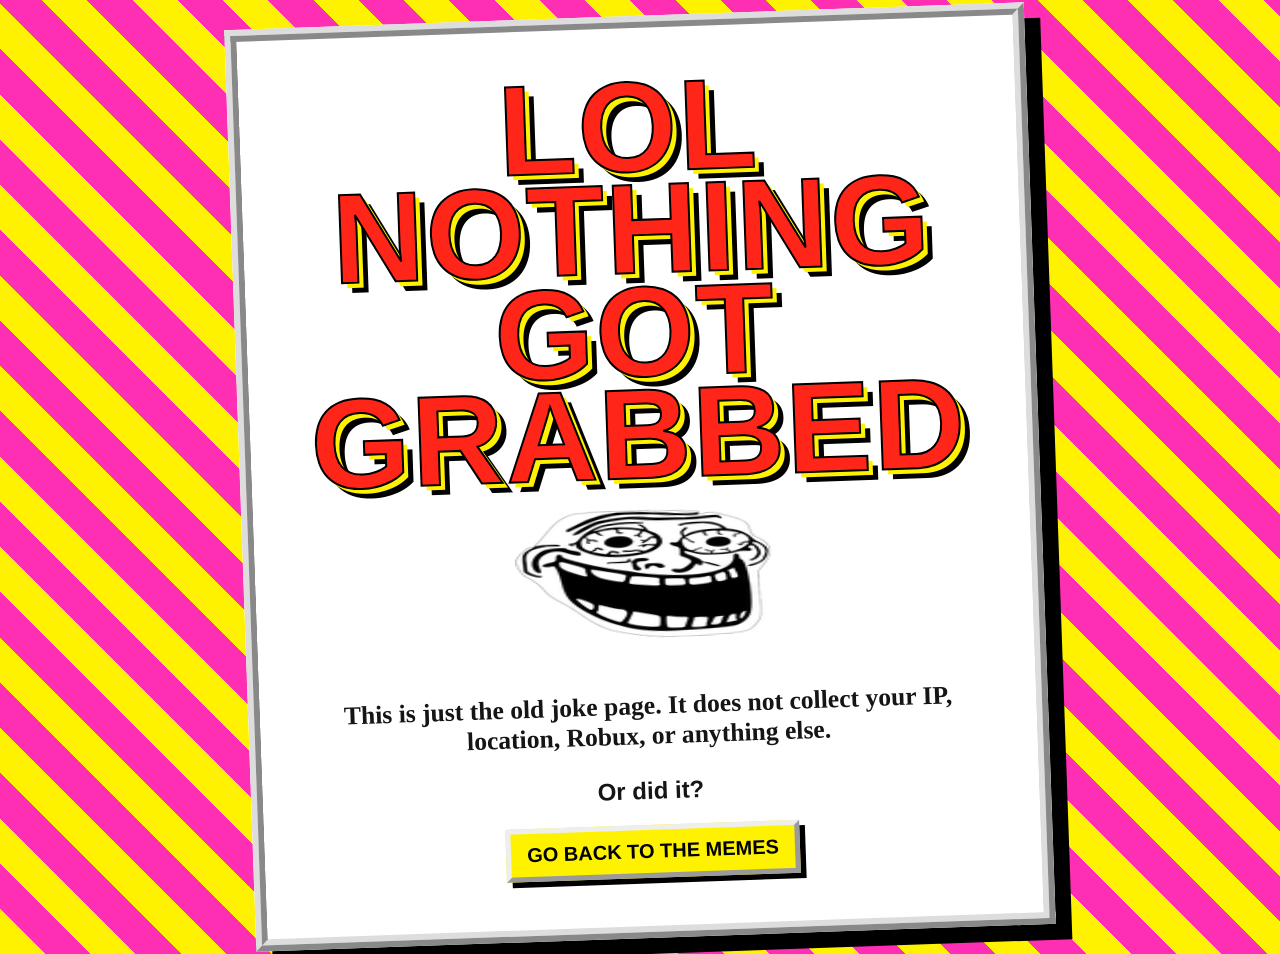
==== commit 216678d6: "Add heading 'Or did it?' to grabbed.html Co-authored-by: Syleit <Syleit@users.noreply.github.com>" ====
--- a/grabbed.html
+++ b/grabbed.html
@@ -13,6 +13,7 @@
       <h1>LOL<br />NOTHING<br />GOT GRABBED</h1>
       <img src="assets/trollcrazy.png" width="128" height="128" alt="A distorted trollface" />
       <p>This is just the old joke page. It does not collect your IP, location, Robux, or anything else.</p>
+      <h2>Or did it?</h2>
       <a class="button random-button" href="./">GO BACK TO THE MEMES</a>
     </main>
   </body>
